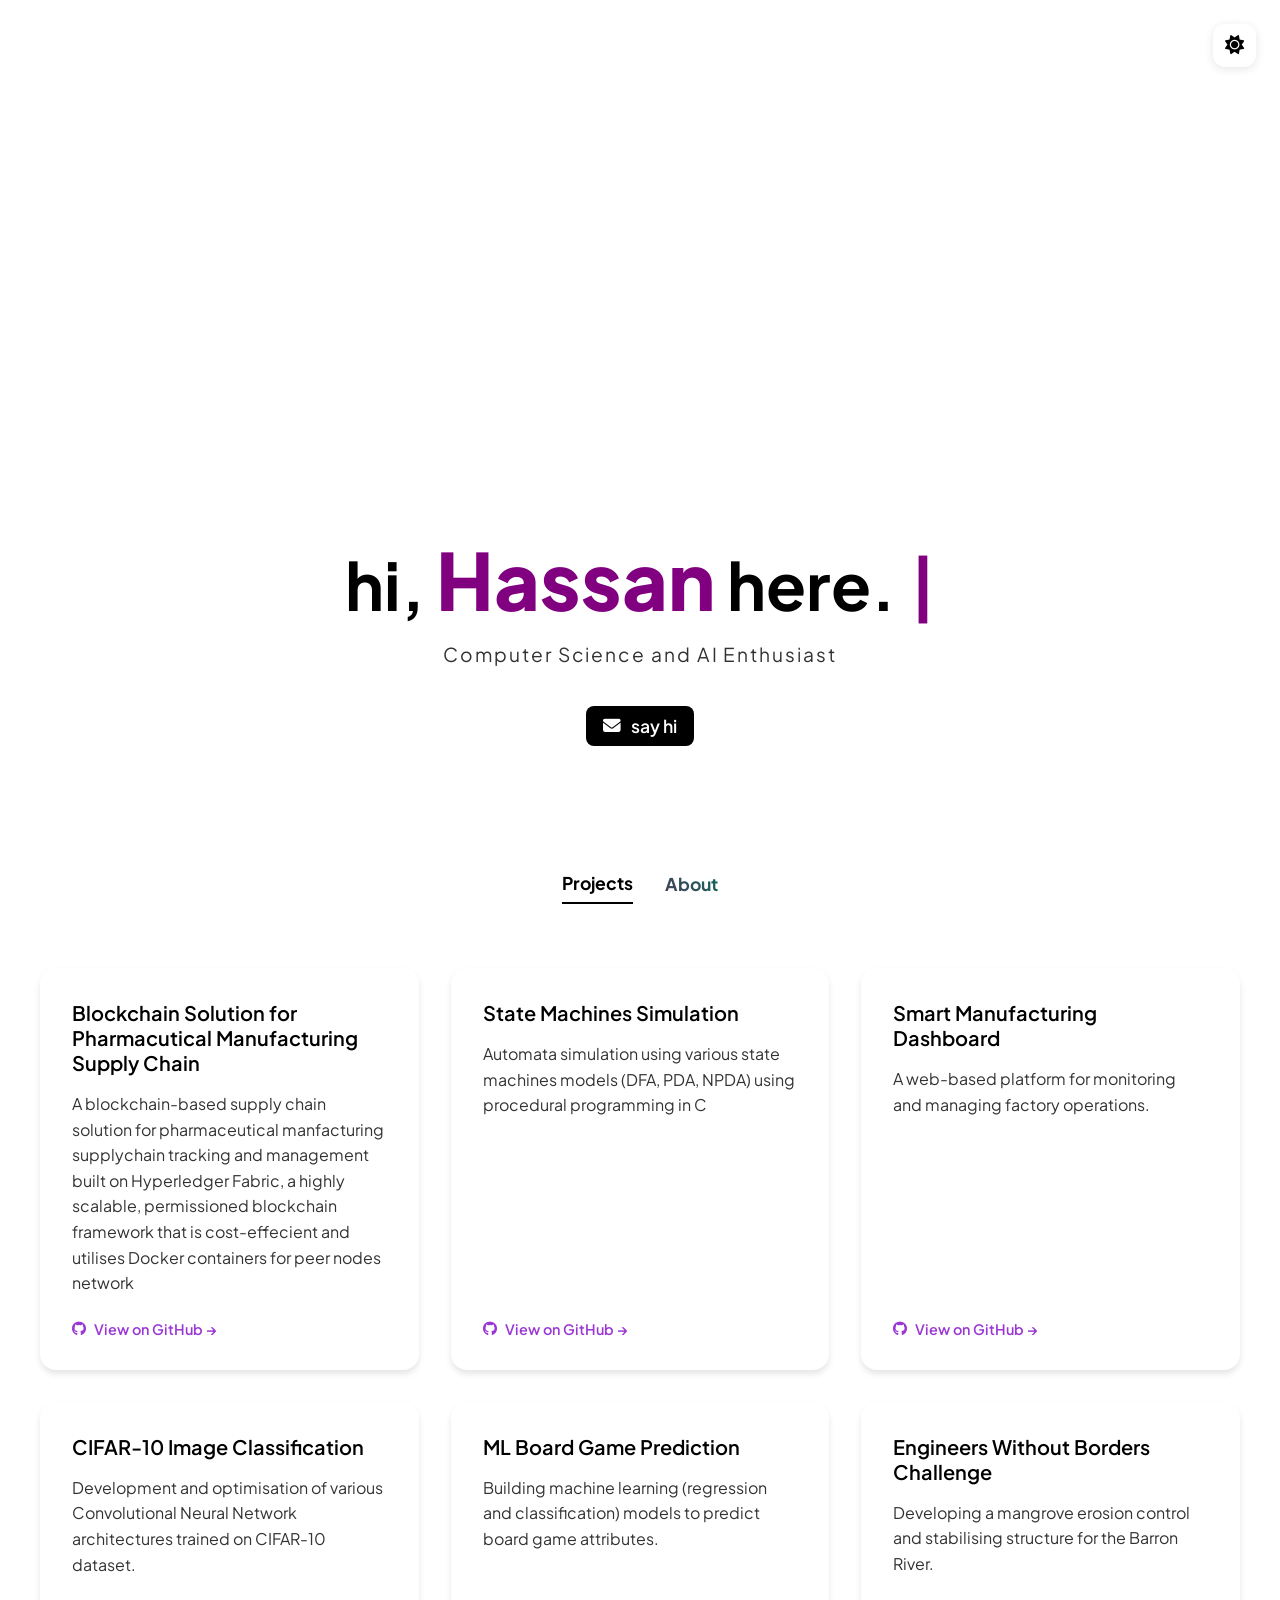
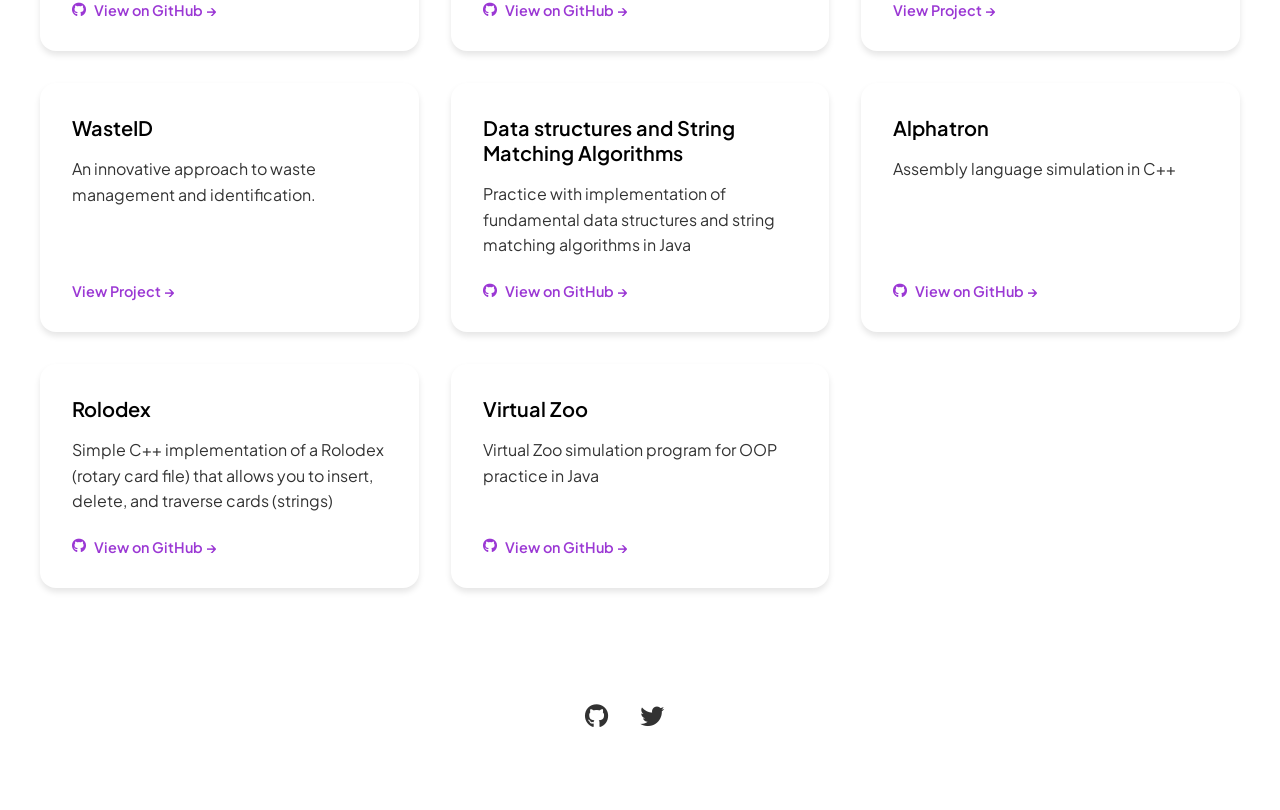
==== public/index.html @ a69c346a "Initial portfolio" ====
<!DOCTYPE html>
<html lang="en">
<head>
    <meta charset="UTF-8">
    <meta name="viewport" content="width=device-width, initial-scale=1.0">
    <title>Hassan Almosa - Portfolio</title>
    <link rel="stylesheet" href="https://cdnjs.cloudflare.com/ajax/libs/font-awesome/6.4.0/css/all.min.css">
    <link rel="preconnect" href="https://fonts.googleapis.com">
    <link rel="preconnect" href="https://fonts.gstatic.com" crossorigin>
    <link href="https://fonts.googleapis.com/css2?family=Plus+Jakarta+Sans:wght@400;600;700&display=swap" rel="stylesheet">
    <link href="https://fonts.googleapis.com/css2?family=Lato:wght@700&display=swap" rel="stylesheet">
    <script src="https://d3js.org/d3.v7.min.js"></script>
    <script async src="https://www.googletagmanager.com/gtag/js?id=G-6J50FW7HM2"></script>
    <link rel="stylesheet" href="styles.css">
    <script>
        window.dataLayer = window.dataLayer || [];
        function gtag(){dataLayer.push(arguments);}
        gtag('js', new Date());
        gtag('config', 'G-6J50FW7HM2');
    </script>
</head>
<body>
    <button id="theme-toggle" aria-label="Toggle dark mode">
        <i class="fas fa-sun"></i>
    </button>

    <div class="container">
        <header>
            <div id="visualization-container">
                <div id="circle-count"></div>
            </div>
            <div class="intro-text">
                <div class="Typist">
                   <span class="pre-intro">hi,</span> <span class="intro-title"><span class="intro-name">Hassan</span> here.</span>
                    <span class="Cursor Cursor--blinking">|</span>
                </div>
                <p>Computer Science and AI Enthusiast</p>
                <a href="#" class="say-hi-btn">
                    <i class="fas fa-envelope"></i> say hi
                </a>
            </div>
        </header>

        <nav>
            <button id="projects-btn" class="active">Projects</button>
            <button id="about-btn">About</button>
        </nav>

        <main>
            <section id="projects" class="projects">
                <div class="project">
                    <h3>Blockchain Solution for Pharmacutical Manufacturing Supply Chain </h3>
                    <p>A blockchain-based supply chain solution for pharmaceutical manfacturing supplychain tracking and management built on Hyperledger Fabric, a highly scalable, permissioned blockchain framework that is cost-effecient and utilises Docker containers for peer nodes network</p>
                    <a href="https://github.com/gammaploid/Pharma_Manfacturing-supplychain-blockchain" target="_blank">
                        <i class="fab fa-github"></i> View on GitHub →
                    </a>
                </div>
                <div class="project">
                    <h3>State Machines Simulation</h3>
                    <p>Automata simulation using various state machines models (DFA, PDA, NPDA) using procedural programming in C</p>
                    <a href="https://github.com/gammaploid/DFA-PDA-NPDA" target="_blank">
                        <i class="fab fa-github"></i> View on GitHub →
                    </a>
                </div>
                <div class="project">
                    <h3>Smart Manufacturing Dashboard</h3>
                    <p>A web-based platform for monitoring and managing factory operations.</p>
                    <a href="https://github.com/gammaploid/Group13-UX2030" target="_blank">
                        <i class="fab fa-github"></i> View on GitHub →
                    </a>
                </div>
                <div class="project">
                    <h3>CIFAR-10 Image Classification</h3>
                    <p>Development and optimisation of various Convolutional Neural Network architectures trained on CIFAR-10 dataset.</p>
                    <a href="https://github.com/gammaploid/NN_CFAIR10" target="_blank">
                        <i class="fab fa-github"></i> View on GitHub →
                    </a>
                </div>
                <div class="project">
                    <h3>ML Board Game Prediction</h3>
                    <p>Building machine learning (regression and classification) models to predict board game attributes.</p>
                    <a href="https://github.com/gammaploid/ML_BoardGame_Prediction" target="_blank">
                        <i class="fab fa-github"></i> View on GitHub →
                    </a>
                </div>
                <div class="project">
                    <h3>Engineers Without Borders Challenge</h3>
                    <p>Developing a mangrove erosion control and stabilising structure for the Barron River.</p>
                    <a href="projects/ِEWB_Challenge_Mangrove_Erosion_Control_System_and_Stabilising_Structure_for_The_Barron_River.pdf" target="_blank">View Project →</a>
                </div>
                <div class="project">
                    <h3>WasteID</h3>
                    <p>An innovative approach to waste management and identification.</p>
                    <a href="/projects/WasteID.pdf" target="_blank">View Project →</a>
                </div>
                <div class="project">
                    <h3>Data structures and String Matching Algorithms</h3>
                    <p>Practice with implementation of fundamental data structures and string matching algorithms in Java</p>
                    <a href="https://github.com/gammaploid/algorithms-and-data-structure-practice" target="_blank">
                        <i class="fab fa-github"></i> View on GitHub →
                    </a>
                </div>
                <div class="project">
                    <h3>Alphatron</h3>
                    <p>Assembly language simulation in C++</p>
                    <a href="https://github.com/gammaploid/Alphatron" target="_blank">
                        <i class="fab fa-github"></i> View on GitHub →
                    </a>
                </div>
                <div class="project">
                    <h3>Rolodex</h3>
                    <p>Simple C++ implementation of a Rolodex (rotary card file) that allows you to insert, delete, and traverse cards (strings)</p>
                    <a href="https://github.com/gammaploid/Rolodex" target="_blank">
                        <i class="fab fa-github"></i> View on GitHub →
                    </a>
                </div>
                <div class="project">
                    <h3>Virtual Zoo</h3>
                    <p>Virtual Zoo simulation program for OOP practice in Java</p>
                    <a href="https://github.com/gammaploid/VirtualZoo" target="_blank">
                        <i class="fab fa-github"></i> View on GitHub →
                    </a>
                </div>
            </section>
            <section id="about" class="about" style="display: none;">
                <h2>About Me</h2>
                <p class="intro">
                    <strong>Computer Science</strong> and <strong>AI</strong> student enthused about exploring artificially intelligent systems and various computing domains, with cross-disciplinary interest in life sciences and chemistry. Awarded the <strong>Chancellor's Commendation List</strong> for academic excellence.
                </p>
                <p class="interests">
                    Technical interests are in <span class="tech-item"><strong>ML/AI</strong></span>, <span class="tech-item"><strong>data science</strong></span>, <span class="tech-item"><strong>blockchain</strong></span>, <span class="tech-item"><strong>coding</strong></span>, <span class="tech-item"><strong>web development</strong></span>, <span class="tech-item"><strong>design</strong></span>, <span class="tech-item"><strong>big data</strong></span>, <span class="tech-item"><strong>IoT</strong></span>, <span class="tech-item"><strong>cloud</strong></span>, <span class="tech-item"><strong>cybersecurity</strong></span>, <span class="tech-item"><strong>edge intelligence</strong></span>, and <span class="tech-item"><strong>quantum computing</strong></span>. Scientific interests are in <span class="science-human"><strong>linguistics</strong></span>, <span class="science-human"><strong>psychology</strong></span>, <span class="science-human"><strong>neuroscience</strong></span>, <span class="science-human"><strong>medicinal chemistry</strong></span>, <span class="science-human"><strong>pharmacology</strong></span>, <span class="science-human"><strong>biochemistry</strong></span>, <span class="other-science"><strong>materials</strong></span>, <span class="other-science"><strong>quantum mechanics</strong></span>, and <span class="other-science"><strong>statistics</strong></span>.
                </p>
                <p class="personal">
                    Beyond academic interests, I enjoy reading, art, cultures and folklore, travelling, and learning new things about the world and people.
                </p>
                <a href="projects/resume.pdf"  class="resume-btn">Download Resume</a>
            </section>
        </main>

        <footer>
            <div class="social-links">
                <a href="https://github.com/gammaploid" target="_blank"><i class="fab fa-github"></i></a>
                <a href="https://twitter.com/hassan_bytes" target="_blank"><i class="fab fa-twitter"></i></a>
                <a href="https://huggingface.co/spindles" target="_blank"><i class="fab fa-hugging-face"></i></a>
            </div>
        </footer>
    </div>
    <script src="script.js"></script>
</body>
</html>
---- public/styles.css ----
:root {
    --circle-color: #7400b8;
    --text-color: #000000;
    --bg-color: #ffffff;
    --project-bg: #ffffff;
    --accent-color: #9b38d4;
    --transition: all 0.3s ease;
}

.dark-mode {
    --bg-color: #0a192f;
    --text-color: #f0f0f0;
    --project-bg: #112240;
}

.Typist {
    font-size: 4.1rem;
    font-weight: 700;
    display: inline-block;
    line-height: 1.2;
}

.intro-title {
    color: inherit;
}

.intro-name {
    font-size: 1.2em;
    font-weight: 900;
    color: purple;
}

.Cursor {
    display: inline-block;
    margin-left: 2px;
    color: purple;
}

.Cursor--blinking {
    animation: blink 1s step-start infinite;
}

body, html {
    margin: 0;
    padding: 0;
    font-family: 'Plus Jakarta Sans', sans-serif;
    color: var(--text-color);
    background-color: var(--bg-color);
    min-height: 100vh;
    transition: var(--transition);
    overflow-x: hidden;
}

.container {
    max-width: 1200px;
    margin: 0 auto;
    padding: 2rem;
    position: relative;
}

header {
    text-align: center;
    padding: 2rem 0;
    position: relative;
    height: 80vh;
    display: flex;
    flex-direction: column;
    justify-content: center;
    align-items: center;
}

#visualization-container {
    position: relative;
    width: 100%;
    height: 400px;
    z-index: 0;
    display: flex;
    justify-content: center;
    align-items: center;
    margin-bottom: 30px;
}

.intro-text {
    position: relative;
    z-index: 1;
    text-align: center;
}

h1 {
    font-size: 4rem;
    font-weight: 700;
    margin: 0;
    display: inline-block;
}

#name {
    color: var(--accent-color);
}

#cursor {
    color: var(--accent-color);
    animation: blink 1s infinite;
}

header p {
    margin-top: 1rem;
    font-size: 1.2rem;
    letter-spacing: 0.1em;
    opacity: 0.8;
    margin-bottom: 1.5rem;
}

.intro-subtitle {
    font-family: 'Lato', sans-serif;
    font-size: 1.2rem;
    font-weight: 500;
    color: var(--text-color);
    margin: 1.5rem 0;
    opacity: 0.9;
    letter-spacing: 0.02em;
}

.say-hi-btn {
    display: inline-flex;
    align-items: center;
    justify-content: center;
    gap: 0.6rem;
    margin-top: 1rem;
    padding: 0.5rem 1.0rem;
    background-color: var(--text-color);
    color: var(--bg-color);
    text-decoration: none;
    border-radius: 8px;
    font-weight: 600;
    font-size: 1.1rem;
    transition: var(--transition);
    border: 1px solid transparent;
    cursor: pointer;
}

.say-hi-btn:hover {
    opacity: 0.85;
    transform: translateY(-2px);
}

.say-hi-btn i {
    line-height: 1;
}

nav {
    display: flex;
    justify-content: center;
    gap: 2rem;
    margin: 3rem 0;
    position: relative;
    z-index: 1;
}

nav button {
    background: none;
    border: none;
    font-family: 'Plus Jakarta Sans', sans-serif;
    font-size: 1.1rem;
    font-weight: bold;
    cursor: pointer;
    padding: 0.5rem 0;
    transition: var(--transition);
    color: transparent;
    background-image: linear-gradient(45deg, #382544, #00514a, #873883);
    background-size: 200%;
    background-position: 0 50%;
    background-clip: text;
    -webkit-background-clip: text;
    -webkit-text-fill-color: transparent;
    animation: animate-background 3s infinite alternate ease-in-out;
    opacity: 0.9;
}

nav button.active {
    position: relative;
    opacity: 1;
    background: none;
    color: var(--text-color);
    -webkit-text-fill-color: var(--text-color);
    border-bottom: 2px solid var(--text-color);
    animation: none;
}

.projects {
    display: grid;
    grid-template-columns: repeat(auto-fill, minmax(300px, 1fr));
    gap: 2rem;
    padding: 1rem 0;
}

.project {
    background-color: var(--project-bg);
    padding: 2rem;
    border-radius: 16px;
    transition: var(--transition);
    height: auto;
    display: flex;
    flex-direction: column;
    box-shadow: 0 4px 6px rgba(0, 0, 0, 0.1);
}

.project:hover {
    transform: translateY(-5px);
    box-shadow: 0 10px 20px rgba(0, 0, 0, 0.15);
}

.project h3 {
    margin: 0 0 1rem 0;
    font-weight: 600;
    font-size: 1.25rem;
}

.project p {
    flex-grow: 1;
    margin: 0 0 1.5rem 0;
    line-height: 1.6;
    opacity: 0.8;
}

.project a {
    display: inline-flex;
    align-items: center;
    color: var(--accent-color);
    text-decoration: none;
    font-weight: 600;
    font-size: 0.9rem;
    transition: var(--transition);
}

.project a:hover {
    opacity: 0.7;
}

.project a i {
    margin-right: 0.5rem;
}

.about {
    max-width: 600px;
    margin: 0 auto;
    padding: 2.5rem;
    background-color: var(--project-bg);
    border-radius: 16px;
    box-shadow: 0 4px 6px rgba(0, 0, 0, 0.1);
    text-align: center;
}

.about h2 {
    font-size: 2.2rem;
    margin-bottom: 2rem;
    font-weight: 700;
    letter-spacing: -0.02em;
    color: transparent;
    background-image: linear-gradient(120deg, #28534f, #6c3d70, #303031);
    background-size: 200%;
    background-position: 0 50%;
    background-clip: text;
    -webkit-background-clip: text;
    -webkit-text-fill-color: transparent;
    animation: animate-background 4s infinite alternate ease-in-out;
}

.about p {
    line-height: 1.8;
    opacity: 0.9;
    margin-bottom: 1.5rem;
}

.about p:first-of-type {
    font-size: 1.1rem;
    font-weight: 500;
    margin-bottom: 2rem;
    text-align: center;
}

.about p.interests {
    position: relative;
    text-align: left;
    padding-top: 2rem;
    margin-top: 2rem;
    border-top: 1px solid rgba(128, 128, 128, 0.2);
    margin-bottom: 1rem;
    line-height: 2;
}

.about p.interests strong {
    font-weight: 1000;
    font-stretch: expanded;
}

.about p.interests .tech-item {

        font-size: 1.1rem;
        font-weight: bold;
        color: transparent;
        background-image: linear-gradient(45deg, rgb(83, 9, 83), #38887b);
        background-size: 200%;
        background-position: 0 57%;
        background-clip: text;
        -webkit-background-clip: text;
        -webkit-text-fill-color: transparent;
        animation: animate-background 2s infinite alternate ease-in-out;
    
}

.about p.interests .tech-item:hover {
    color: #8a2be2;
}

.about p.interests .science-human {
    font-size: 1.1rem;
    font-weight: bold;
    color: transparent;
    background-image: linear-gradient(120deg, #045eb2, #caa7f2);
    background-size: 200%;
    background-position: 0 50%;
    background-clip: text;
    -webkit-background-clip: text;
    -webkit-text-fill-color: transparent;
    animation: animate-background 3s infinite alternate ease-in-out;
}

.about p.interests .science-human:hover {
    color: #3182ce;
}

.about p.interests .other-science {
    font-size: 1.1rem;
    font-weight: bold;
    color: transparent;
    background-image: linear-gradient(180deg, #033532, #79c0e3);
    background-size: 200%;
    background-position: 0 50%;
    background-clip: text;
    -webkit-background-clip: text;
    -webkit-text-fill-color: transparent;
    animation: animate-background 4s infinite alternate linear;
}

.about p.interests .other-science:hover {
    color: #2b6cb0;
}

.about p.personal {
    text-align: left;
}

.resume-btn {
    display: inline-block;
    margin: 2.5rem auto 0;
    padding: 0.9rem 1.8rem;
    background-color: var(--accent-color);
    color: white;
    text-decoration: none;
    border-radius: 8px;
    font-weight: 600;
    transition: var(--transition);
    font-size: 0.95rem;
    letter-spacing: 0.02em;
}

.resume-btn:hover {
    opacity: 0.9;
    transform: translateY(-2px);
}

footer {
    text-align: center;
    padding: 3rem 0;
    margin-top: 3rem;
}

.social-links {
    display: flex;
    justify-content: center;
    gap: 2rem;
}

.social-links a {
    color: var(--text-color);
    text-decoration: none;
    font-size: 1.5rem;
    transition: var(--transition);
    opacity: 0.8;
}

.social-links a:hover {
    opacity: 1;
    transform: translateY(-3px);
}

#theme-toggle {
    position: fixed;
    top: 1.5rem;
    right: 1.5rem;
    background: var(--project-bg);
    border: none;
    font-size: 1.2rem;
    cursor: pointer;
    color: var(--text-color);
    z-index: 10;
    padding: 0.75rem;
    display: flex;
    align-items: center;
    justify-content: center;
    border-radius: 12px;
    transition: var(--transition);
    box-shadow: 0 2px 10px rgba(0, 0, 0, 0.1);
}

#theme-toggle:hover {
    transform: translateY(-2px);
}

#circle-count {
    position: absolute;
    bottom: 10px;
    left: 50%;
    transform: translateX(-50%);
    font-size: 0.8rem;
    opacity: 0.7;
}

@keyframes blink {
    50% { opacity: 0; }
}

@keyframes animate-background {
    0% { background-position: 0 50%; }
    100% { background-position: 100% 50%; }
}

@media (max-width: 768px) {
    .container { padding: 1rem; }
    h1 { font-size: 2.5rem; }
    .projects { gap: 1.5rem; padding: 0; }
    .project { padding: 1.5rem; }
    nav { gap: 1rem; }
    #theme-toggle { top: 1rem; right: 1rem; }
    #visualization-container { height: 300px; }
    .Typist { font-size: 2.8rem; line-height: 1.3; }
}

@media (max-width: 480px) {
    .Typist { font-size: 2.3rem; line-height: 1.3; text-align: center; }
}

@media (prefers-reduced-motion) {
    .typewriter::after { animation: none; }
    @keyframes sequencePopup {
        0%, 100% { content: "Computer Science and AI Enthusiast"; }
        25% { content: ""; }
        50% { content: "Innovator"; }
    }
    .typewriter::before {
        content: "Computer Science";
        animation: sequencePopup 12s linear infinite;
    }
}
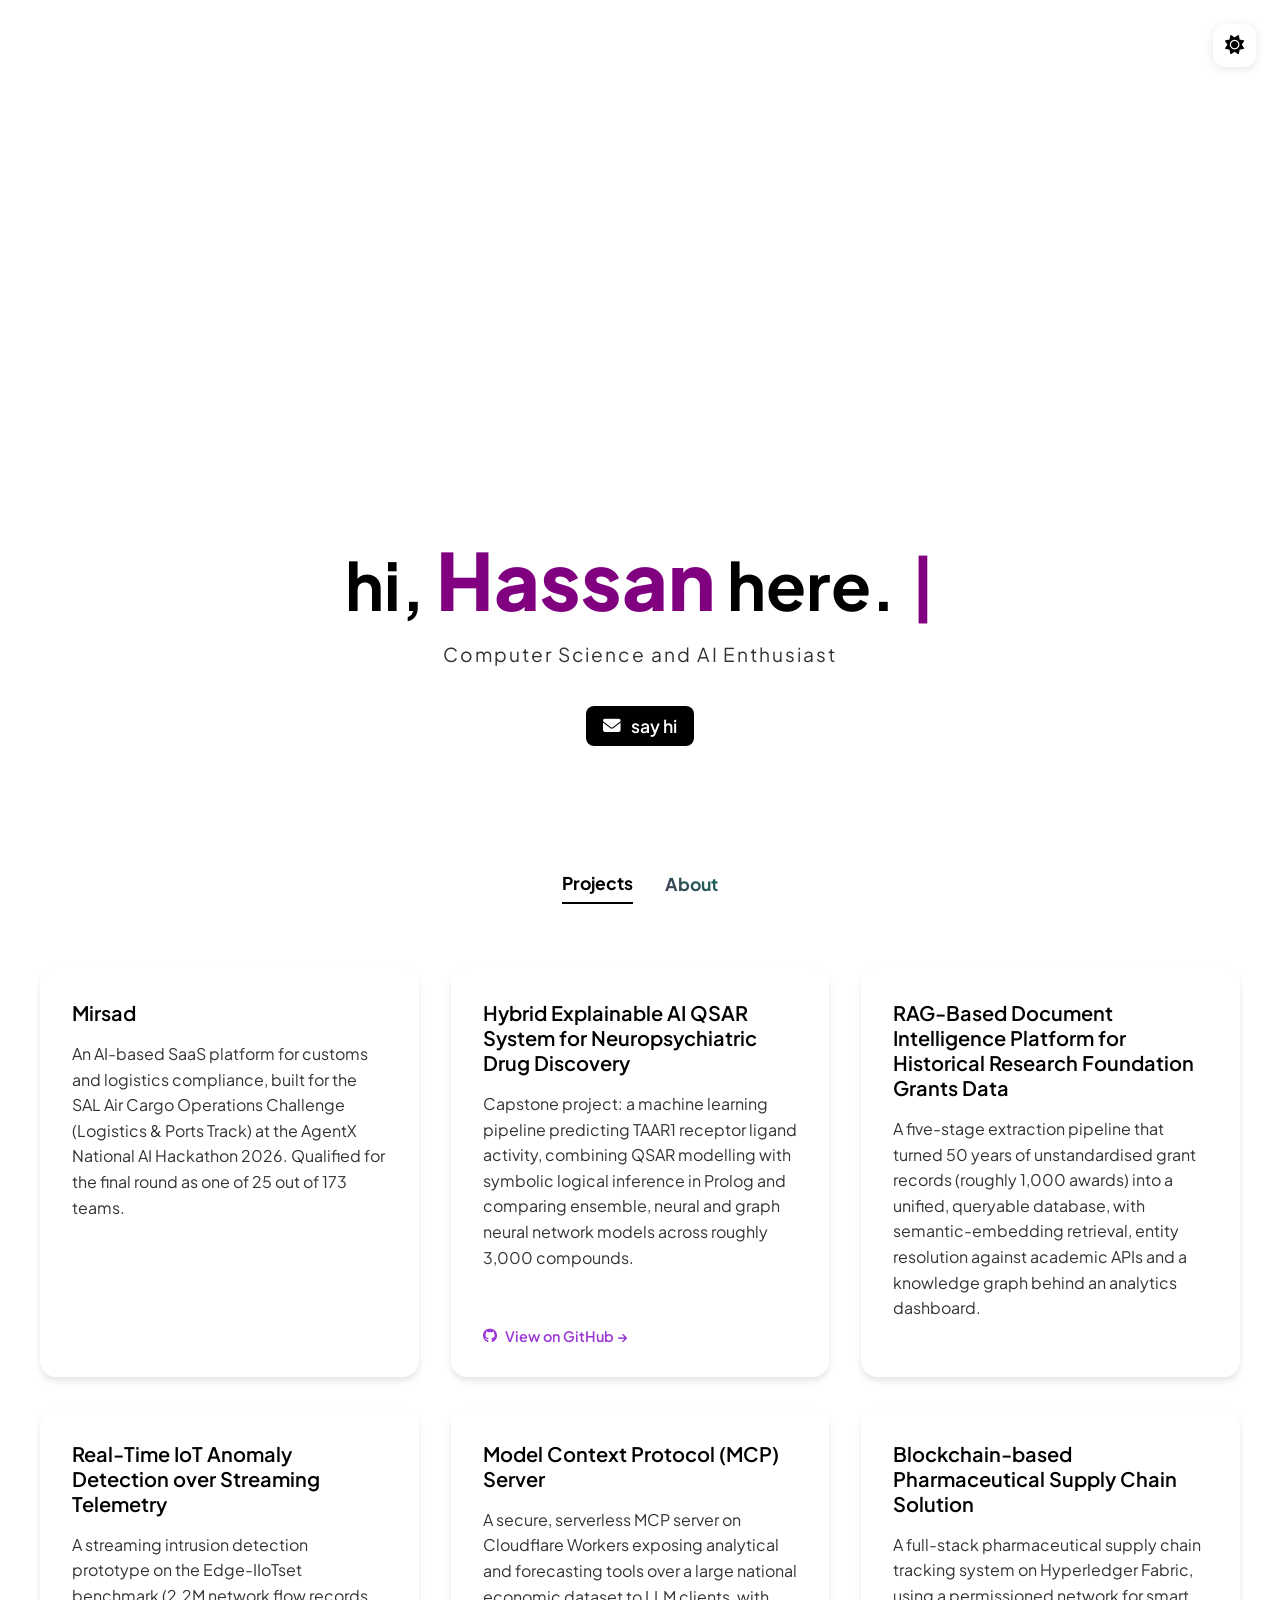
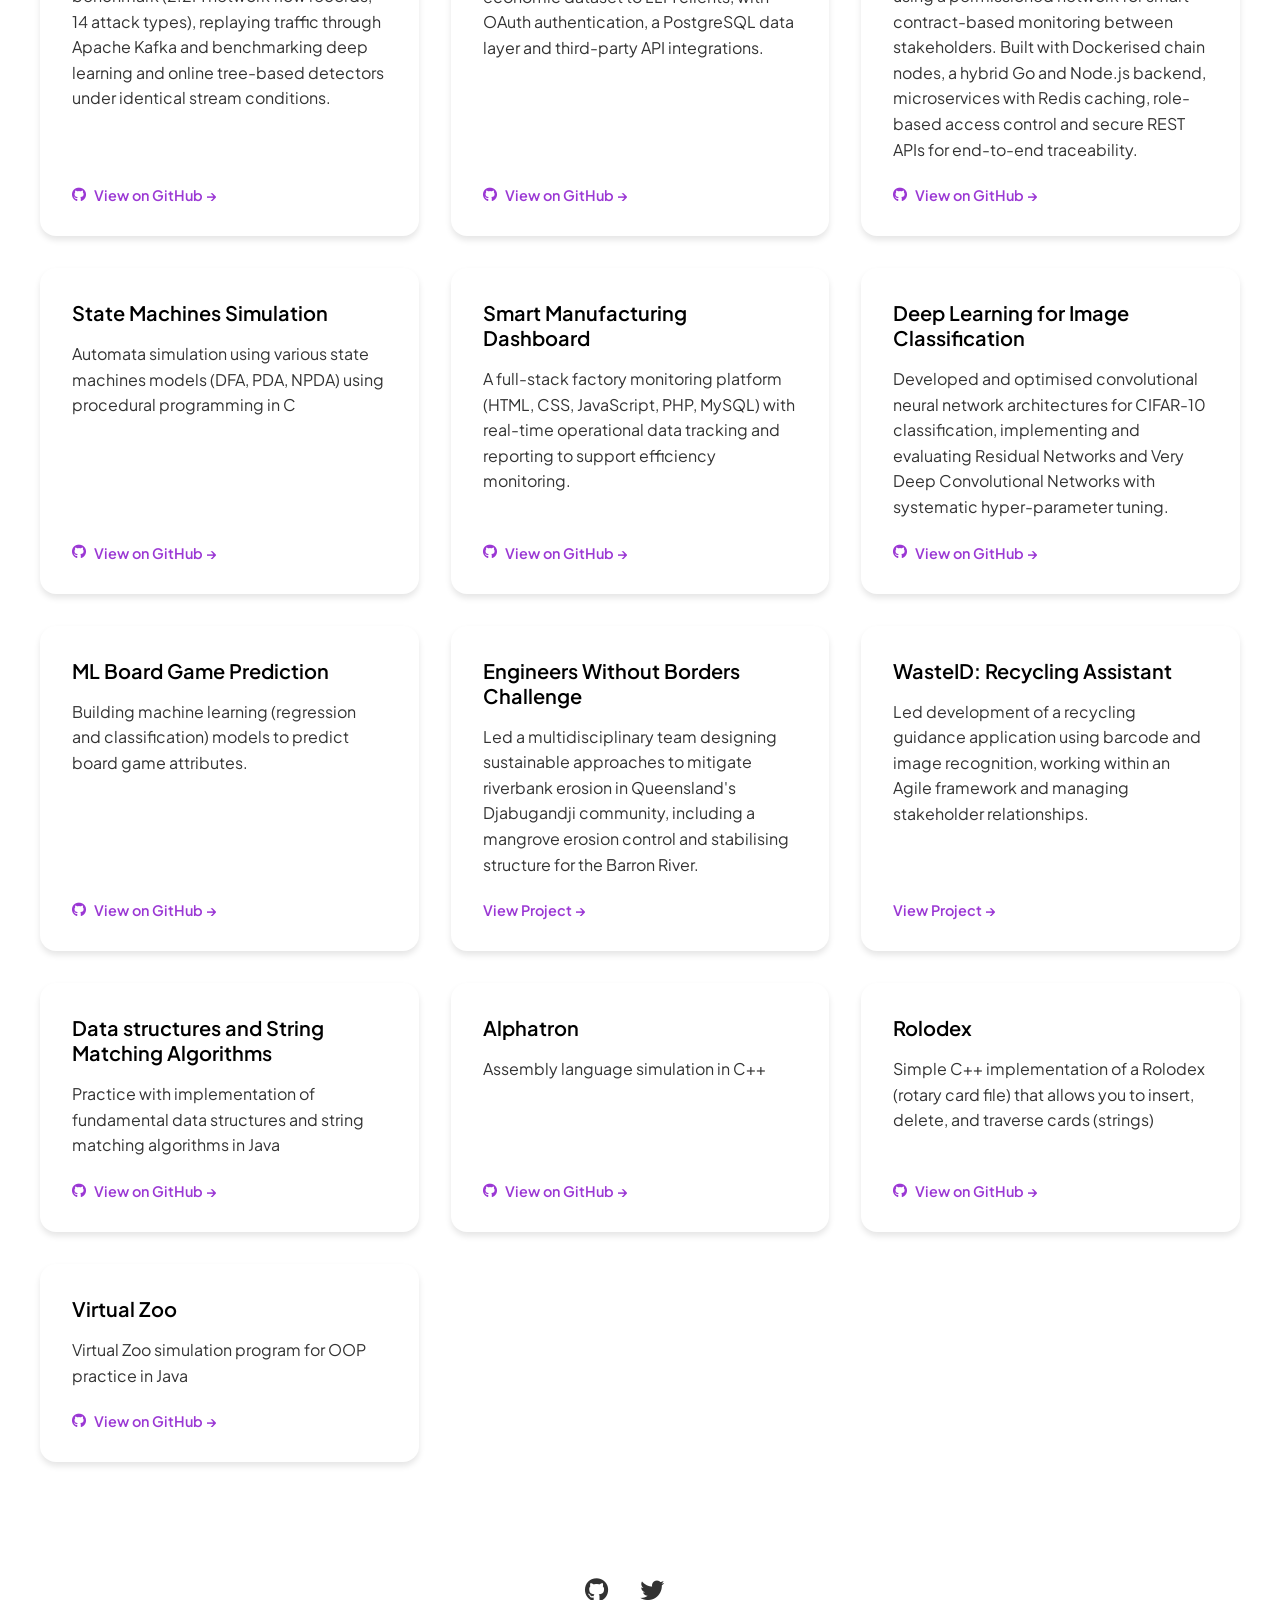
==== commit 0da7761d: "Update resume and index" ====
--- a/public/index.html
+++ b/public/index.html
@@ -49,9 +49,38 @@
         <main>
             <section id="projects" class="projects">
                 <div class="project">
-                    <h3>Blockchain Solution for Pharmacutical Manufacturing Supply Chain </h3>
-                    <p>A blockchain-based supply chain solution for pharmaceutical manfacturing supplychain tracking and management built on Hyperledger Fabric, a highly scalable, permissioned blockchain framework that is cost-effecient and utilises Docker containers for peer nodes network</p>
-                    <a href="https://github.com/gammaploid/Pharma_Manfacturing-supplychain-blockchain" target="_blank">
+                    <h3>Mirsad</h3>
+                    <p>An AI-based SaaS platform for customs and logistics compliance, built for the SAL Air Cargo Operations Challenge (Logistics &amp; Ports Track) at the AgentX National AI Hackathon 2026. Qualified for the final round as one of 25 out of 173 teams.</p>
+                </div>
+                <div class="project">
+                    <h3>Hybrid Explainable AI QSAR System for Neuropsychiatric Drug Discovery</h3>
+                    <p>Capstone project: a machine learning pipeline predicting TAAR1 receptor ligand activity, combining QSAR modelling with symbolic logical inference in Prolog and comparing ensemble, neural and graph neural network models across roughly 3,000 compounds.</p>
+                    <a href="https://github.com/gammaploid/Moleculetron" target="_blank">
+                        <i class="fab fa-github"></i> View on GitHub →
+                    </a>
+                </div>
+                <div class="project">
+                    <h3>RAG-Based Document Intelligence Platform for Historical Research Foundation Grants Data</h3>
+                    <p>A five-stage extraction pipeline that turned 50 years of unstandardised grant records (roughly 1,000 awards) into a unified, queryable database, with semantic-embedding retrieval, entity resolution against academic APIs and a knowledge graph behind an analytics dashboard.</p>
+                </div>
+                <div class="project">
+                    <h3>Real-Time IoT Anomaly Detection over Streaming Telemetry</h3>
+                    <p>A streaming intrusion detection prototype on the Edge-IIoTset benchmark (2.2M network flow records, 14 attack types), replaying traffic through Apache Kafka and benchmarking deep learning and online tree-based detectors under identical stream conditions.</p>
+                    <a href="https://github.com/gammaploid/streaming-data-anomaly-detection" target="_blank">
+                        <i class="fab fa-github"></i> View on GitHub →
+                    </a>
+                </div>
+                <div class="project">
+                    <h3>Model Context Protocol (MCP) Server</h3>
+                    <p>A secure, serverless MCP server on Cloudflare Workers exposing analytical and forecasting tools over a large national economic dataset to LLM clients, with OAuth authentication, a PostgreSQL data layer and third-party API integrations.</p>
+                    <a href="https://github.com/gammaploid/SAMA_mcp_tool" target="_blank">
+                        <i class="fab fa-github"></i> View on GitHub →
+                    </a>
+                </div>
+                <div class="project">
+                    <h3>Blockchain-based Pharmaceutical Supply Chain Solution</h3>
+                    <p>A full-stack pharmaceutical supply chain tracking system on Hyperledger Fabric, using a permissioned network for smart contract-based monitoring between stakeholders. Built with Dockerised chain nodes, a hybrid Go and Node.js backend, microservices with Redis caching, role-based access control and secure REST APIs for end-to-end traceability.</p>
+                    <a href="https://github.com/gammaploid/pharma-manufacturer-supplychain-blockchain" target="_blank">
                         <i class="fab fa-github"></i> View on GitHub →
                     </a>
                 </div>
@@ -64,15 +93,15 @@
                 </div>
                 <div class="project">
                     <h3>Smart Manufacturing Dashboard</h3>
-                    <p>A web-based platform for monitoring and managing factory operations.</p>
-                    <a href="https://github.com/gammaploid/Group13-UX2030" target="_blank">
+                    <p>A full-stack factory monitoring platform (HTML, CSS, JavaScript, PHP, MySQL) with real-time operational data tracking and reporting to support efficiency monitoring.</p>
+                    <a href="https://github.com/gammaploid/web-smart-manufacturing-dashaboard" target="_blank">
                         <i class="fab fa-github"></i> View on GitHub →
                     </a>
                 </div>
                 <div class="project">
-                    <h3>CIFAR-10 Image Classification</h3>
-                    <p>Development and optimisation of various Convolutional Neural Network architectures trained on CIFAR-10 dataset.</p>
-                    <a href="https://github.com/gammaploid/NN_CFAIR10" target="_blank">
+                    <h3>Deep Learning for Image Classification</h3>
+                    <p>Developed and optimised convolutional neural network architectures for CIFAR-10 classification, implementing and evaluating Residual Networks and Very Deep Convolutional Networks with systematic hyper-parameter tuning.</p>
+                    <a href="https://github.com/gammaploid/convolutional-neural-net-image-classifier" target="_blank">
                         <i class="fab fa-github"></i> View on GitHub →
                     </a>
                 </div>
@@ -85,12 +114,12 @@
                 </div>
                 <div class="project">
                     <h3>Engineers Without Borders Challenge</h3>
-                    <p>Developing a mangrove erosion control and stabilising structure for the Barron River.</p>
+                    <p>Led a multidisciplinary team designing sustainable approaches to mitigate riverbank erosion in Queensland's Djabugandji community, including a mangrove erosion control and stabilising structure for the Barron River.</p>
                     <a href="projects/ِEWB_Challenge_Mangrove_Erosion_Control_System_and_Stabilising_Structure_for_The_Barron_River.pdf" target="_blank">View Project →</a>
                 </div>
                 <div class="project">
-                    <h3>WasteID</h3>
-                    <p>An innovative approach to waste management and identification.</p>
+                    <h3>WasteID: Recycling Assistant</h3>
+                    <p>Led development of a recycling guidance application using barcode and image recognition, working within an Agile framework and managing stakeholder relationships.</p>
                     <a href="/projects/WasteID.pdf" target="_blank">View Project →</a>
                 </div>
                 <div class="project">
@@ -133,7 +162,7 @@
                 <p class="personal">
                     Beyond academic interests, I enjoy reading, art, cultures and folklore, travelling, and learning new things about the world and people.
                 </p>
-                <a href="projects/resume.pdf"  class="resume-btn">Download Resume</a>
+                <a href="projects/res.pdf"  class="resume-btn">Download Resume</a>
             </section>
         </main>
 
